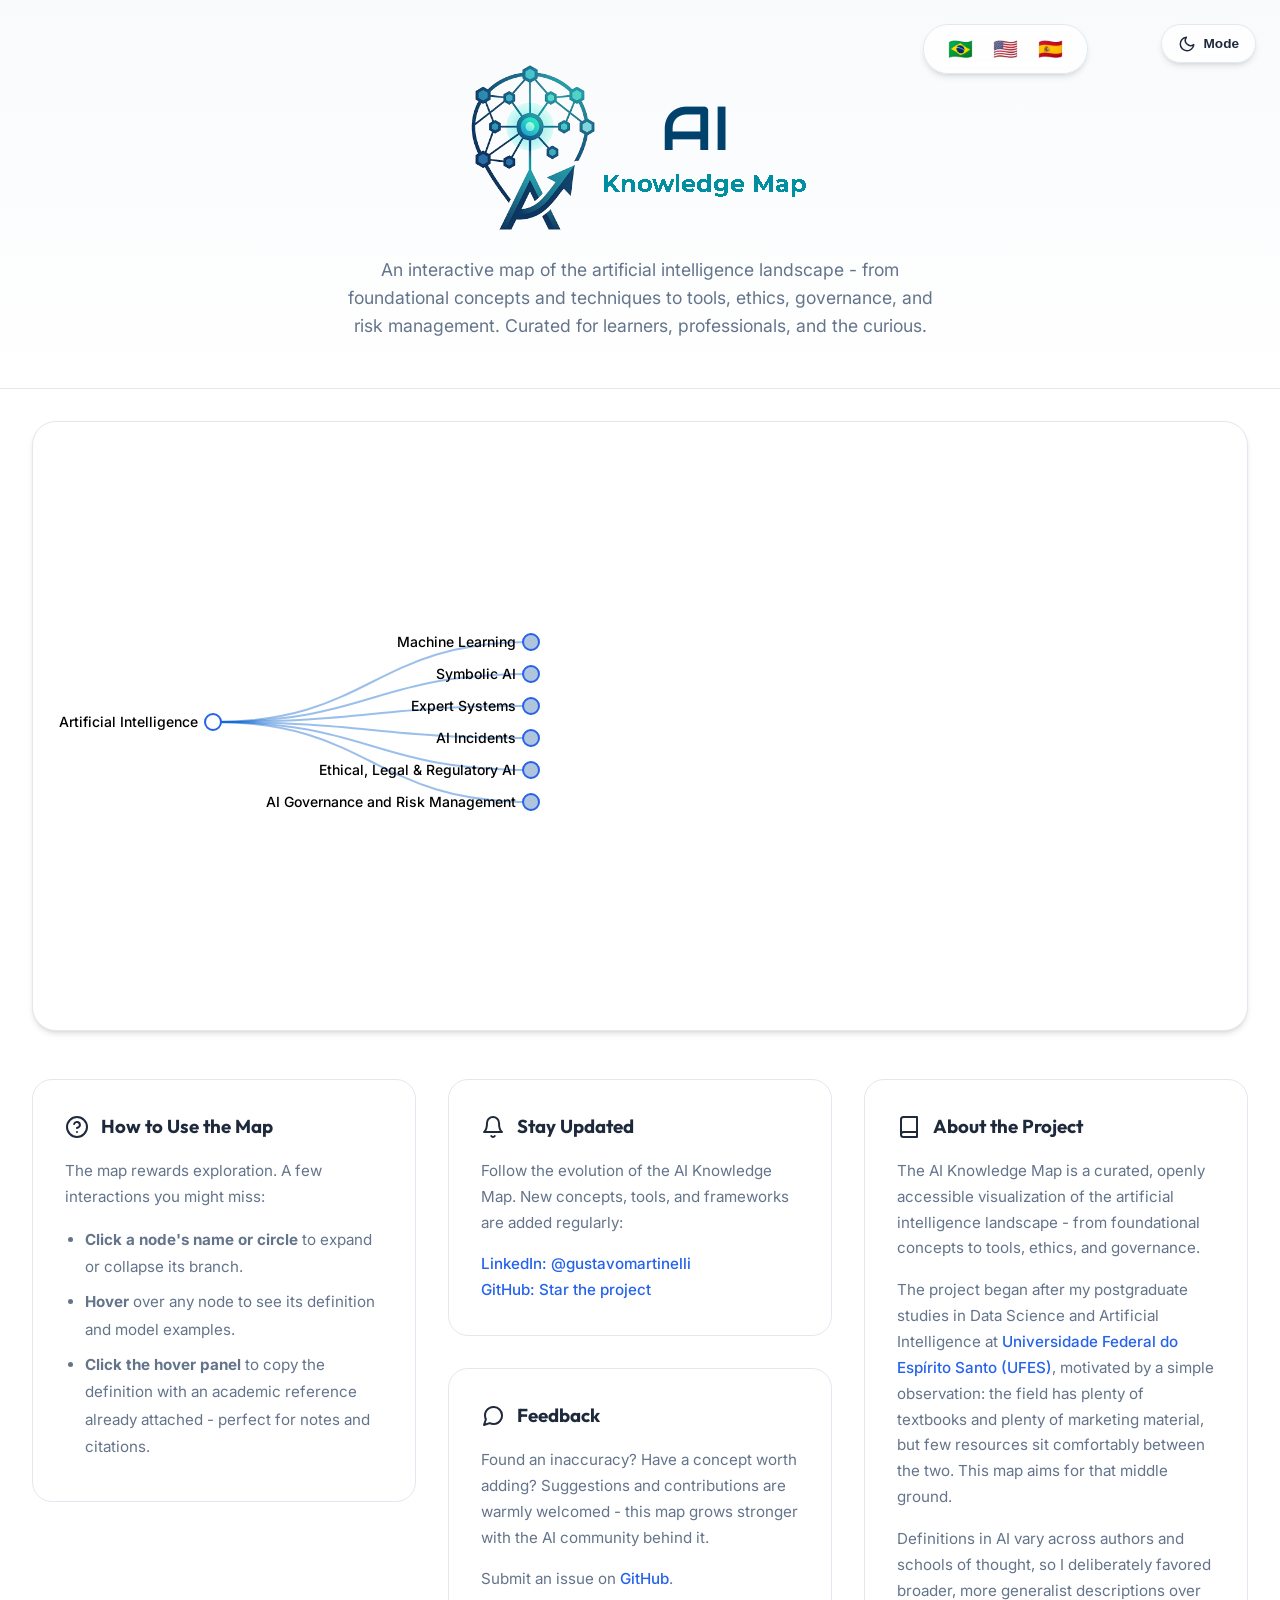
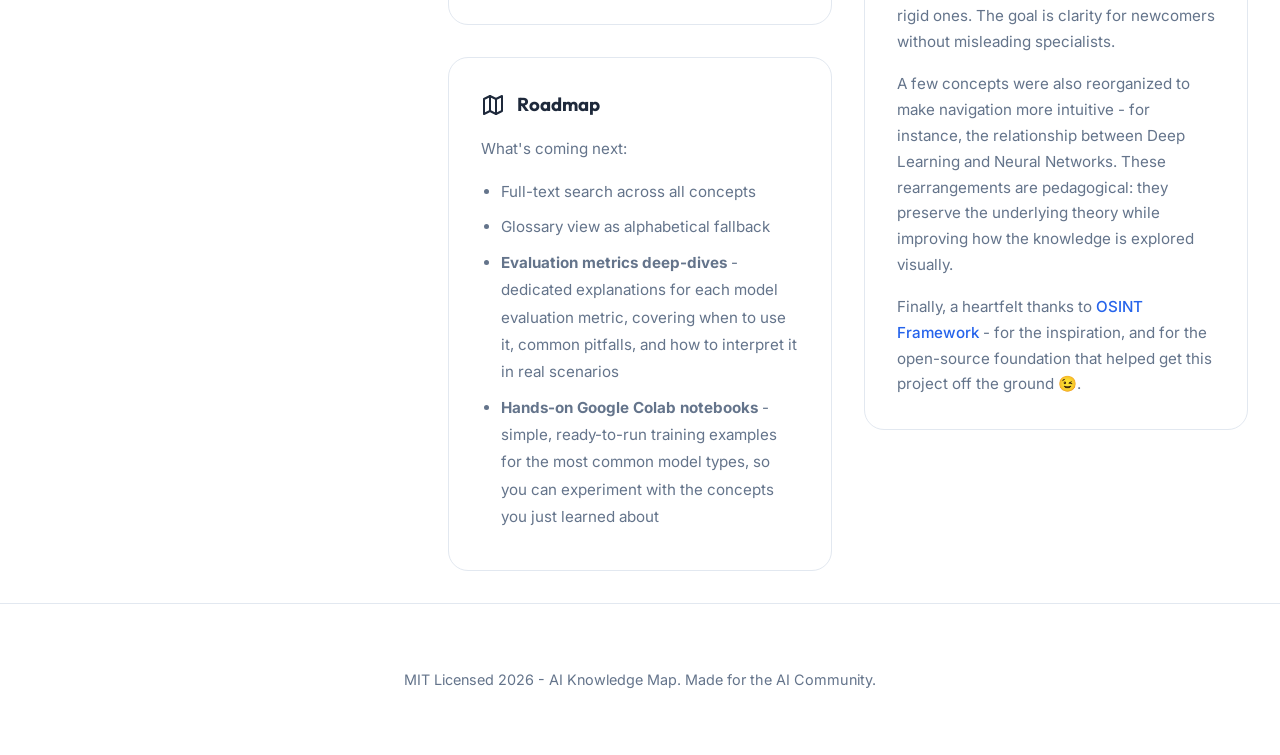
==== index.html @ b54229cb "data.json finished" ====
<!DOCTYPE html>
<html lang="en">

<head>
    <meta charset="UTF-8">
    <meta name="viewport" content="width=device-width, initial-scale=1.0">
    <meta http-equiv="X-UA-Compatible" content="ie=edge">
    <title>AI Knowledge Map - Learn AI Concepts & Definitions</title>
    <meta name="description" content="Explore Artificial Intelligence visually. A free, interactive knowledge map of AI concepts, techniques, tools, ethics, and governance - for students, researchers, and professionals.">


    <!-- Open Graph -->
    <meta property="og:type" content="website">
    <meta property="og:url" content="https://aiknowledgemap.org/">
    <meta property="og:title" content="AI Knowledge Map - Visual Guide to Artificial Intelligence">
    <meta property="og:description" content="Explore Artificial Intelligence visually. A free, interactive knowledge map of AI concepts, techniques, tools, ethics, and governance - for students, researchers, and professionals.">
    <meta property="og:image" content="https://aiknowledgemap.org/aikm_logo.jpg">
    <meta property="og:image:width" content="1200">
    <meta property="og:image:height" content="630">
    <meta property="og:image:alt" content="AI Knowledge Map - Interactive map of artificial intelligence concepts">
    <meta property="og:locale" content="en_US">
    <meta property="og:site_name" content="AI Knowledge Map">

    <!-- Twitter Cards -->
    <meta name="twitter:card" content="summary_large_image">
    <meta name="twitter:title" content="AI Knowledge Map - Visual Guide to Artificial Intelligence">
    <meta name="twitter:description" content="Explore AI visually. An interactive map of concepts, techniques, tools, ethics, and governance.">
    <meta name="twitter:image" content="https://aiknowledgemap.org/aikm_logo.jpg">
    <meta name="twitter:image:alt" content="AI Knowledge Map - Interactive map of artificial intelligence concepts">

    <!-- Favicons -->
    <link rel="icon" type="image/x-icon" href="/favicon.ico">
    <link rel="icon" type="image/png" sizes="16x16" href="/favicon-16x16.png">
    <link rel="icon" type="image/png" sizes="32x32" href="/favicon-32x32.png">
    <link rel="apple-touch-icon" sizes="180x180" href="/apple-touch-icon.png">
    <link rel="manifest" href="/site.webmanifest">
    <meta name="theme-color" content="#2563eb">

    <!-- Google Fonts -->
    <link rel="preconnect" href="https://fonts.googleapis.com">
    <link rel="preconnect" href="https://fonts.gstatic.com" crossorigin>
    <link
        href="https://fonts.googleapis.com/css2?family=Inter:wght@300;400;500;600;700&family=Outfit:wght@400;600;700&display=swap"
        rel="stylesheet">

    <!-- Dependencies -->
    <link rel="stylesheet" href="css/style.css">
    <script src="js/d3.v7.min.js" defer></script>
    <script src="js/app.js" defer></script>

    <link rel="alternate" hreflang="en" href="https://aiknowledgemap.org/" />
    <link rel="alternate" hreflang="pt-BR" href="https://aiknowledgemap.org/pt-br/" />
    <link rel="alternate" hreflang="es" href="https://aiknowledgemap.org/es/" />
    <link rel="alternate" hreflang="x-default" href="https://aiknowledgemap.org/" />
    
</head>

<body>

    <header>
        <h1>
            <img src="aikm_img_name.png" alt="AI Knowledge Map" class="site-logo">
        </h1>
        <p>An interactive map of the artificial intelligence landscape - from foundational concepts and 
            techniques to tools, ethics, governance, and risk management. Curated for learners, professionals, 
            and the curious.</p>
        <div class="lang-selector">
            <a href="pt-br/" class="lang-flag" hreflang="pt-BR" aria-label="Português">🇧🇷</a>
            <a href="/" class="lang-flag" hreflang="en" aria-label="English">🇺🇸</a>
            <a href="es/" class="lang-flag" hreflang="es" aria-label="Español">🇪🇸</a>
        </div>
        <div class="dark-toggle-container">
            <button class="btn-toggle" aria-label="Toggle dark mode">
                <svg xmlns="http://www.w3.org/2000/svg" width="18" height="18" viewBox="0 0 24 24" fill="none"
                    stroke="currentColor" stroke-width="2" stroke-linecap="round" stroke-linejoin="round"
                    aria-hidden="true">
                    <path d="M21 12.79A9 9 0 1 1 11.21 3 7 7 0 0 0 21 12.79z"></path>
                </svg>
                Mode
            </button>
        </div>
    </header>

    <main class="container">

        <div id="body">
            <!-- D3 Map will render here -->

        </div>

        <div class="info-grid">
            <!-- Column 1: How to Use the Map -->
            <section class="info-card">
                <h3>
                    <svg xmlns="http://www.w3.org/2000/svg" width="24" height="24" viewBox="0 0 24 24" fill="none"
                        stroke="currentColor" stroke-width="2" stroke-linecap="round" stroke-linejoin="round"
                        aria-hidden="true">
                        <circle cx="12" cy="12" r="10"></circle>
                        <path d="M9.09 9a3 3 0 0 1 5.83 1c0 2-3 3-3 3"></path>
                        <line x1="12" y1="17" x2="12.01" y2="17"></line>
                    </svg>
                    How to Use the Map
                </h3>
                <p>The map rewards exploration. A few interactions you might miss:</p>
                <ul class="info-list">
                    <li><strong>Click a node's name or circle</strong> to expand or collapse its branch.</li>
                    <li><strong>Hover</strong> over any node to see its definition and model examples.</li>
                    <li><strong>Click the hover panel</strong> to copy the definition with an academic reference already attached - perfect for notes and citations.</li>
                </ul>
            </section>

            <!-- Column 2: Stay Updated + Feedback + Roadmap (stacked) -->
            <div class="info-card-column">
                <section class="info-card">
                    <h3>
                        <svg xmlns="http://www.w3.org/2000/svg" width="24" height="24" viewBox="0 0 24 24" fill="none"
                            stroke="currentColor" stroke-width="2" stroke-linecap="round" stroke-linejoin="round"
                            aria-hidden="true">
                            <path d="M18 8A6 6 0 0 0 6 8c0 7-3 9-3 9h18s-3-2-3-9"></path>
                            <path d="M13.73 21a2 2 0 0 1-3.46 0"></path>
                        </svg>
                        Stay Updated
                    </h3>
                    <p>Follow the evolution of the AI Knowledge Map. New concepts, tools, and frameworks are added regularly:</p>
                    <div style="margin-top: 1rem;">
                        <a href="https://www.linkedin.com/in/gustavomartinelli/" target="_blank" rel="noopener noreferrer">LinkedIn:
                            @gustavomartinelli</a><br>
                        <a href="https://github.com/gustavomartinellidev/aiknowledgemap" target="_blank" rel="noopener noreferrer">GitHub: Star the project</a>
                    </div>
                </section>

                <section class="info-card">
                    <h3>
                        <svg xmlns="http://www.w3.org/2000/svg" width="24" height="24" viewBox="0 0 24 24" fill="none"
                            stroke="currentColor" stroke-width="2" stroke-linecap="round" stroke-linejoin="round"
                            aria-hidden="true">
                            <path
                                d="M21 11.5a8.38 8.38 0 0 1-.9 3.8 8.5 8.5 0 0 1-7.6 4.7 8.38 8.38 0 0 1-3.8-.9L3 21l1.9-5.7a8.38 8.38 0 0 1-.9-3.8 8.5 8.5 0 0 1 4.7-7.6 8.38 8.38 0 0 1 3.8-.9h.5a8.48 8.48 0 0 1 8 8v.5z">
                            </path>
                        </svg>
                        Feedback
                    </h3>
                    <p>
                        Found an inaccuracy? Have a concept worth adding? Suggestions and contributions are warmly welcomed -
                        this map grows stronger with the AI community behind it.
                    </p>
                    <div style="margin-top: 1rem;">
                        Submit an issue on <a href="https://github.com/gustavomartinellidev/aiknowledgemap/issues"
                            target="_blank" rel="noopener noreferrer">GitHub</a>.
                    </div>
                </section>

                <section class="info-card">
                    <h3>
                        <svg xmlns="http://www.w3.org/2000/svg" width="24" height="24" viewBox="0 0 24 24" fill="none"
                            stroke="currentColor" stroke-width="2" stroke-linecap="round" stroke-linejoin="round"
                            aria-hidden="true">
                            <polygon points="3 6 9 3 15 6 21 3 21 18 15 21 9 18 3 21"></polygon>
                            <line x1="9" y1="3" x2="9" y2="18"></line>
                            <line x1="15" y1="6" x2="15" y2="21"></line>
                        </svg>
                        Roadmap
                    </h3>
                    <p>What's coming next:</p>
                    <ul class="info-list">
                        <li>Full-text search across all concepts</li>
                        <li>Glossary view as alphabetical fallback</li>
                        <li><strong>Evaluation metrics deep-dives</strong> - dedicated explanations for each model evaluation metric, covering when to use it, common pitfalls, and how to interpret it in real scenarios</li>
                        <li><strong>Hands-on Google Colab notebooks</strong> - simple, ready-to-run training examples for the most common model types, so you can experiment with the concepts you just learned about</li>
                    </ul>
                </section>
            </div>

            <!-- Column 3: About the Project -->
            <section class="info-card">
                <h3>
                    <svg xmlns="http://www.w3.org/2000/svg" width="24" height="24" viewBox="0 0 24 24" fill="none"
                        stroke="currentColor" stroke-width="2" stroke-linecap="round" stroke-linejoin="round"
                        aria-hidden="true">
                        <path d="M4 19.5A2.5 2.5 0 0 1 6.5 17H20"></path>
                        <path d="M6.5 2H20v20H6.5A2.5 2.5 0 0 1 4 19.5v-15A2.5 2.5 0 0 1 6.5 2z"></path>
                    </svg>
                    About the Project
                </h3>
                <p>
                    The AI Knowledge Map is a curated, openly accessible visualization of the artificial intelligence landscape - from 
                    foundational concepts to tools, ethics, and governance.
                </p>
                <p style="margin-top:1rem;">
                    The project began after my postgraduate studies in Data Science and Artificial Intelligence at 
                    <a href="https://ufes.br/" target="_blank" rel="noopener noreferrer">Universidade Federal do Espírito Santo (UFES)</a>, 
                    motivated by a simple observation: the field has plenty of textbooks and plenty of marketing
                    material, but few resources sit comfortably between the two. This map aims for that middle ground.
                </p>
                <p style="margin-top:1rem;">
                    Definitions in AI vary across authors and schools of thought, so I deliberately favored broader, more generalist 
                    descriptions over rigid ones. The goal is clarity for newcomers without misleading specialists.
                </p>
                <p style="margin-top:1rem;">
                    A few concepts were also reorganized to make navigation more intuitive - for instance, the relationship between 
                    Deep Learning and Neural Networks. These rearrangements are pedagogical: they preserve the underlying 
                    theory while improving how the knowledge is explored visually.
                </p>
                <p style="margin-top:1rem;">
                    Finally, a heartfelt thanks to <a href="https://osintframework.com/" target="_blank" rel="noopener noreferrer">OSINT Framework</a>
                    - for the inspiration, and for the open-source foundation that helped get this project off the ground 😉.
                </p>
            </section>
        </div>

    </main>

    <footer>
        <p>MIT Licensed 2026 - AI Knowledge Map. Made for the AI Community.</p>
    </footer>

    <div id="hover-panel" class="hidden"></div>

</body>

</html>
---- css/style.css ----
:root {
    --primary: #2563eb;
    --primary-hover: #1d4ed8;
    --secondary: #64748b;
    --bg: #ffffff;
    --card-bg: #ffffff;
    --text-main: #1e293b;
    --text-muted: #64748b;
    --border: #e2e8f0;
    --shadow-sm: 0 1px 2px 0 rgb(0 0 0 / 0.05);
    --shadow: 0 4px 6px -1px rgb(0 0 0 / 0.1), 0 2px 4px -2px rgb(0 0 0 / 0.1);
    --shadow-lg: 0 10px 15px -3px rgb(0 0 0 / 0.1), 0 4px 6px -4px rgb(0 0 0 / 0.1);
    --glass: rgba(255, 255, 255, 0.8);
}

* {
    margin: 0;
    padding: 0;
    box-sizing: border-box;
}

body {
    font-family: 'Inter', sans-serif;
    background-color: var(--bg);
    color: var(--text-main);
    line-height: 1.6;
    overflow-x: hidden;
}

header {
    position: relative;
    padding: 3rem 1rem;
    text-align: center;
    background: linear-gradient(180deg, #f8fafc 0%, #ffffff 100%);
    border-bottom: 1px solid var(--border);
}

header h1 {
    font-family: 'Outfit', sans-serif;
    font-size: 2.5rem;
    font-weight: 700;
    letter-spacing: -0.02em;
    background: linear-gradient(135deg, #1e293b 0%, #2563eb 100%);
    -webkit-background-clip: text;
    background-clip: text;
    -webkit-text-fill-color: transparent;
    margin-bottom: 0.5rem;
}

header p {
    color: var(--text-muted);
    font-size: 1.1rem;
    max-width: 600px;
    margin: 0 auto;
}

.container {
    max-width: 2000px;
    margin: 0 auto;
    padding: 2rem;
    position: relative;
}

#body {
    min-height: 600px;
    background: #fff;
    border-radius: 24px;
    box-shadow: var(--shadow);
    border: 1px solid var(--border);
    margin-bottom: 3rem;
    position: relative;
    overflow: auto;
}

.site-logo {
    max-height: 200px;
    width: auto;
    display: block;
    margin: 0 auto;
}

.controls-overlay {
    position: absolute;
    top: 2rem;
    right: 2rem;
    z-index: 10;
    display: flex;
    flex-direction: column;
    gap: 1rem;
    width: 320px;
}

/* Content Sections */
.info-grid {
    display: grid;
    grid-template-columns: repeat(3, 1fr);
    gap: 2rem;
    margin-top: 2rem;
    align-items: start;
}

.info-card-column {
    display: flex;
    flex-direction: column;
    gap: 2rem;
}

.info-list {
    margin-top: 1rem;
    padding-left: 1.25rem;
    line-height: 1.8;
    font-size: 0.95rem;
    color: var(--text-muted);
}

.info-list li {
    margin-bottom: 0.5rem;
}

.info-card {
    padding: 2rem;
    background: #fff;
    border-radius: 20px;
    border: 1px solid var(--border);
    transition: transform 0.3s ease, box-shadow 0.3s ease;
}

.info-card:hover {
    transform: translateY(-5px);
    box-shadow: var(--shadow-lg);
}

.info-card h3 {
    font-family: 'Outfit', sans-serif;
    margin-bottom: 1rem;
    color: var(--text-main);
    display: flex;
    align-items: center;
    gap: 0.75rem;
}

.info-card p,
.info-card div {
    font-size: 0.95rem;
    color: var(--text-muted);
    line-height: 1.7;
}

.info-card a {
    color: var(--primary);
    text-decoration: none;
    font-weight: 500;
    transition: color 0.2s;
}

.info-card a:hover {
    color: var(--primary-hover);
    text-decoration: underline;
}

/* Hover Panel */
#hover-panel {
    position: absolute;
    font-family: 'Inter', sans-serif;
    border-radius: 12px;
    box-shadow: var(--shadow-lg);
    border: 1px solid var(--border);
    background: rgba(255, 255, 255, 0.95);
    color: var(--text-main);
    backdrop-filter: blur(8px);
    -webkit-backdrop-filter: blur(8px);
    padding: 0.75rem 1rem;
    min-width: 200px;
    max-width: 400px;
    z-index: 2000;
    pointer-events: auto;
    cursor: pointer;
    user-select: none;
}

#hover-panel.hidden {
    display: none;
}

#hover-panel::after {
    content: "Click to copy";
    position: absolute;
    top: 0.5rem;
    right: 0.75rem;
    font-size: 0.65rem;
    font-weight: 700;
    text-transform: uppercase;
    letter-spacing: 0.05em;
    color: var(--primary);
    opacity: 0.6;
}

#hover-panel.copied::after {
    content: "Text copied ✓";
    color: #10b981;
    opacity: 1;
}

#hover-panel h3 {
    color: var(--primary);
    margin-bottom: 0.35rem;
    font-family: 'Outfit', sans-serif;
    font-size: 0.95rem;
    padding-right: 1.5rem;
}

#hover-panel .section {
    margin-bottom: 0.25rem;
    font-size: 0.8rem;
    line-height: 1.4;
}

.dark-toggle-container {
    position: fixed;
    top: 1.5rem;
    right: 1.5rem;
    z-index: 1000;
}

.btn-toggle {
    display: flex;
    align-items: center;
    justify-content: center;
    gap: 0.5rem;
    padding: 0.6rem 1rem;
    border-radius: 99px;
    border: 1px solid var(--border);
    background: var(--glass);
    backdrop-filter: blur(8px);
    -webkit-backdrop-filter: blur(8px);
    cursor: pointer;
    font-weight: 600;
    font-size: 0.85rem;
    transition: all 0.3s ease;
    box-shadow: var(--shadow);
    color: var(--text-main);
}

.btn-toggle:hover {
    transform: scale(1.05);
    border-color: var(--primary);
    box-shadow: var(--shadow-lg);
}

/* Language Selector */
.lang-selector {
    display: flex;
    gap: 1.25rem;
    position: fixed;
    top: 1.5rem;
    right: 12rem;
    /* Increased significantly to separate from the Mode button */
    z-index: 1000;
    background: var(--glass);
    backdrop-filter: blur(8px);
    -webkit-backdrop-filter: blur(8px);
    padding: 0.5rem 1.5rem;
    border-radius: 99px;
    border: 1px solid var(--border);
    box-shadow: var(--shadow);
}

.lang-flag {
    font-size: 1.25rem;
    cursor: pointer;
    transition: transform 0.2s ease;
    text-decoration: none;
    display: flex;
    align-items: center;
}

.lang-flag:hover {
    transform: scale(1.3);
}

/* SVG Node Styling */
.node circle {
    fill: #fff;
    stroke: var(--primary);
    stroke-width: 2px;
    transition: all 0.3s ease;
}

.node:hover circle {
    fill: var(--primary);
    r: 10px;
}

.node text {
    font-family: 'Inter', sans-serif;
    font-size: 14px;
    font-weight: 500;
}

path.link {
    fill: none;
    stroke: #0760ce;
    stroke-opacity: 0.4;
    stroke-width: 2px;
}

footer {
    text-align: center;
    padding: 4rem 1rem;
    border-top: 1px solid var(--border);
    color: var(--text-muted);
    font-size: 0.9rem;
}

/* Dark Mode support (if the user toggles it) */
.dark-Mode {
    --bg: #0f172a;
    --text-main: #f8fafc;
    --text-muted: #94a3b8;
    --border: #1e293b;
    --card-bg: #1e293b;
    --glass: rgba(15, 23, 42, 0.8);
}

.dark-Mode header {
    background: linear-gradient(180deg, #020617 0%, #0f172a 100%);
}

.dark-Mode #body {
    background: #1e293b;
}

.dark-Mode .info-card {
    background: #1e293b;
}

.dark-Mode .btn-toggle {
    background: #1e293b;
    color: #f8fafc;
}

.dark-Mode #hover-panel {
    background: rgba(30, 41, 59, 0.95);
    border-color: #334155;
    color: #f8fafc;
}

.dark-Mode #hover-panel h3 {
    color: #60a5fa;
}

.dark-Mode .node text {
    fill: var(--text-main) !important;
    font-family: 'Inter', sans-serif;
    font-size: 14px;
    font-weight: 500;
}

@media (max-width: 960px) {
    .info-grid {
        grid-template-columns: 1fr;
    }
}

@media (max-width: 768px) {
    .site-logo {
        max-height: 150px;
    }
}
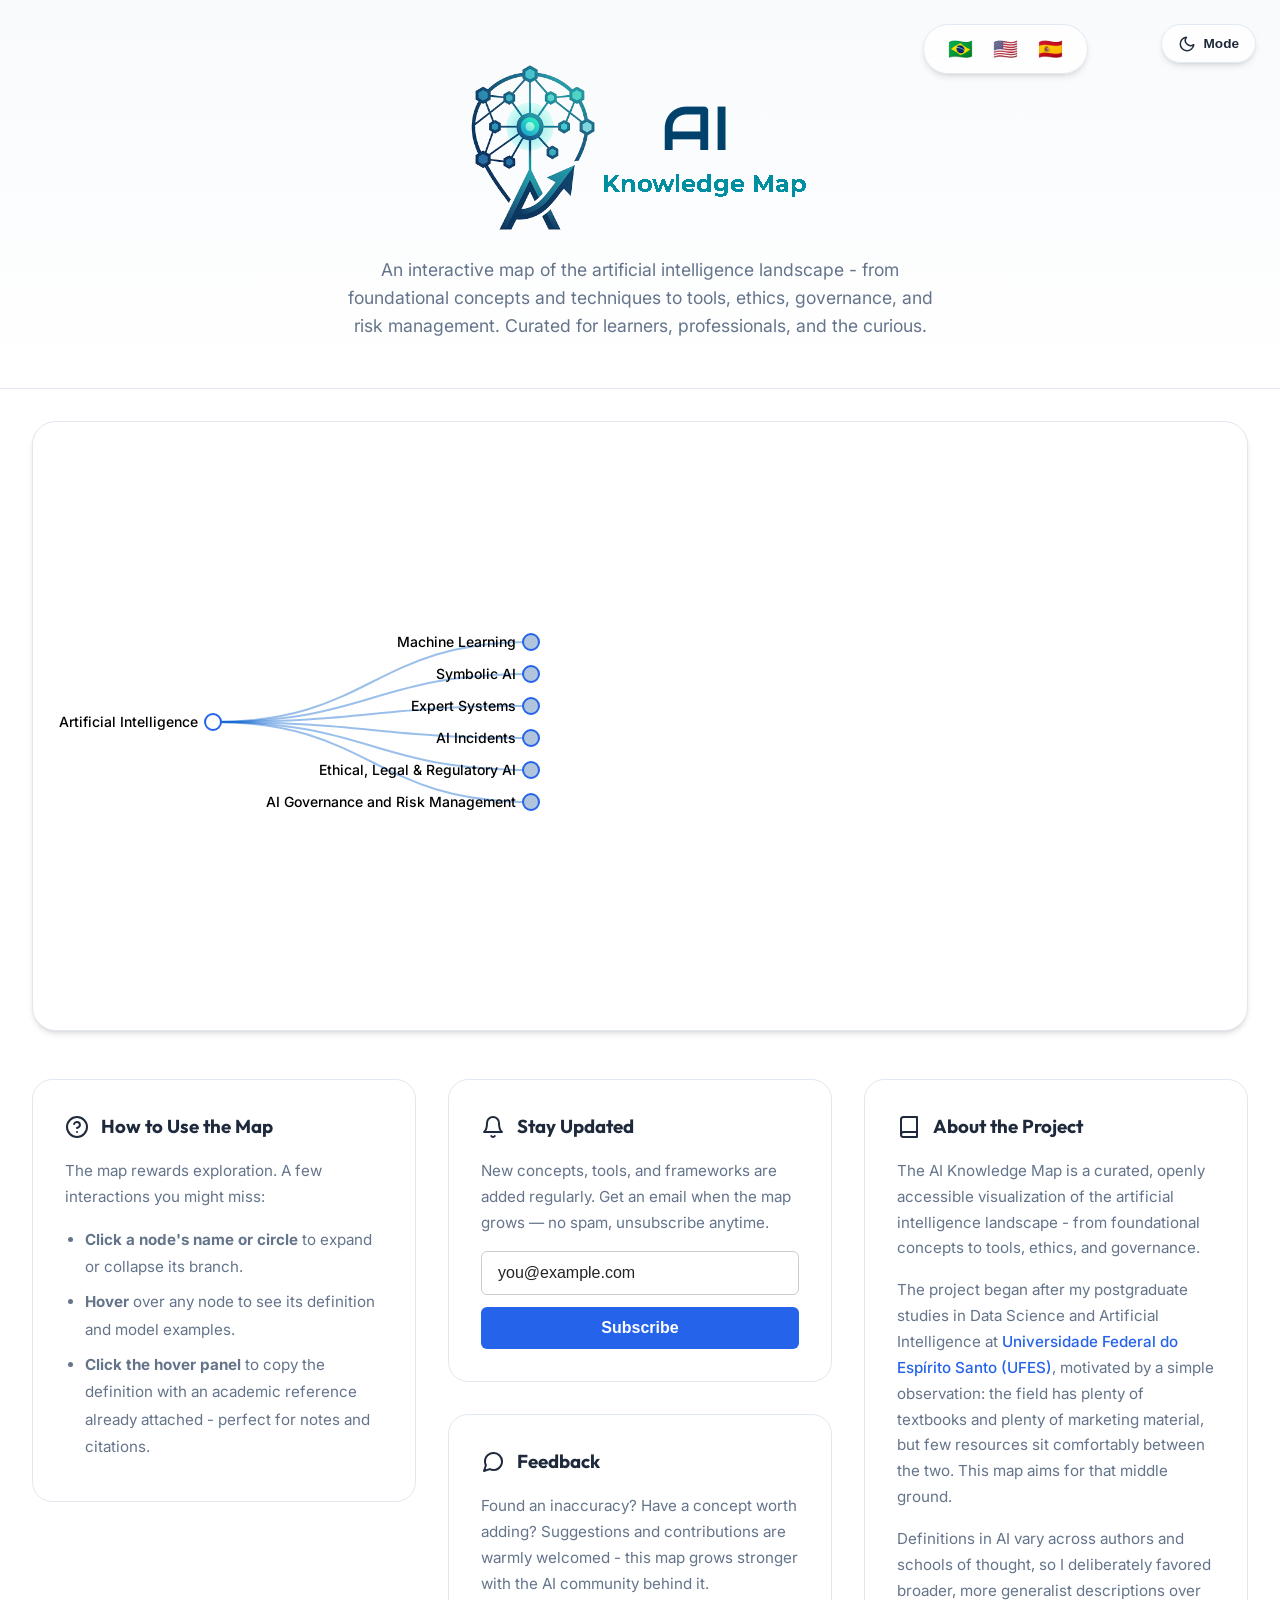
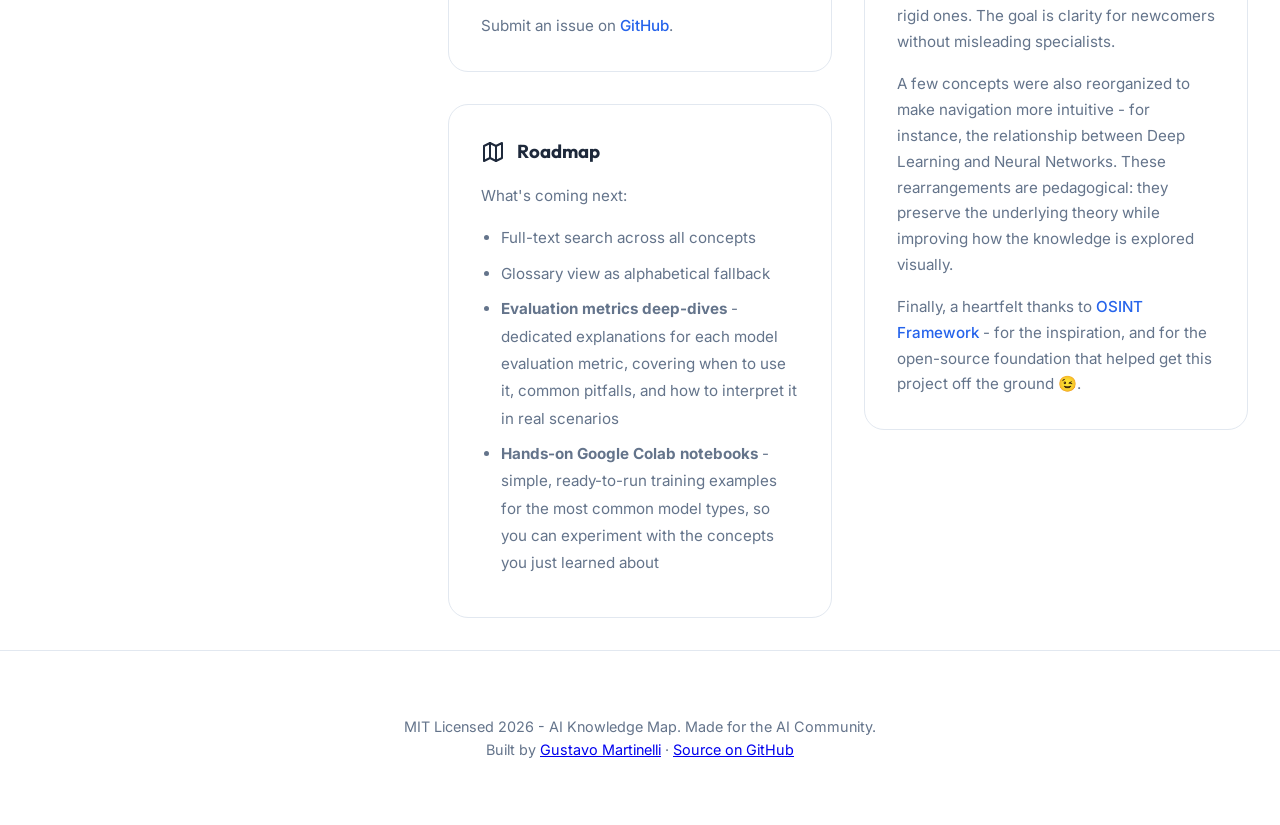
==== commit 81e273b3: "feat: analytics Umami, captura de e-mail (Buttondown) e i18n das mensagens" ====
--- a/index.html
+++ b/index.html
@@ -44,30 +44,34 @@
         rel="stylesheet">
 
     <!-- Dependencies -->
-    <link rel="stylesheet" href="css/style.css">
-    <script src="js/d3.v7.min.js" defer></script>
-    <script src="js/app.js" defer></script>
+    <link rel="stylesheet" href="/css/style.css">
+    <script src="/js/d3.v7.min.js" defer></script>
+    <script src="/js/app.js" defer></script>
 
     <link rel="alternate" hreflang="en" href="https://aiknowledgemap.org/" />
     <link rel="alternate" hreflang="pt-BR" href="https://aiknowledgemap.org/pt-br/" />
     <link rel="alternate" hreflang="es" href="https://aiknowledgemap.org/es/" />
     <link rel="alternate" hreflang="x-default" href="https://aiknowledgemap.org/" />
     
+    <script defer src="https://cloud.umami.is/script.js" 
+            data-website-id="514e54d5-efb2-42ce-ac12-b586e3b3f8ba"
+            data-domains="aiknowledgemap.org"></script>
+
 </head>
 
 <body>
 
     <header>
         <h1>
-            <img src="aikm_img_name.png" alt="AI Knowledge Map" class="site-logo">
+            <img src="/aikm_img_name.png" alt="AI Knowledge Map" class="site-logo">
         </h1>
         <p>An interactive map of the artificial intelligence landscape - from foundational concepts and 
             techniques to tools, ethics, governance, and risk management. Curated for learners, professionals, 
             and the curious.</p>
         <div class="lang-selector">
-            <a href="pt-br/" class="lang-flag" hreflang="pt-BR" aria-label="Português">🇧🇷</a>
+            <a href="/pt-br/" class="lang-flag" hreflang="pt-BR" aria-label="Português">🇧🇷</a>
             <a href="/" class="lang-flag" hreflang="en" aria-label="English">🇺🇸</a>
-            <a href="es/" class="lang-flag" hreflang="es" aria-label="Español">🇪🇸</a>
+            <a href="/es/" class="lang-flag" hreflang="es" aria-label="Español">🇪🇸</a>
         </div>
         <div class="dark-toggle-container">
             <button class="btn-toggle" aria-label="Toggle dark mode">
@@ -121,12 +125,17 @@
                         </svg>
                         Stay Updated
                     </h3>
-                    <p>Follow the evolution of the AI Knowledge Map. New concepts, tools, and frameworks are added regularly:</p>
-                    <div style="margin-top: 1rem;">
-                        <a href="https://www.linkedin.com/in/gustavomartinelli/" target="_blank" rel="noopener noreferrer">LinkedIn:
-                            @gustavomartinelli</a><br>
-                        <a href="https://github.com/gustavomartinellidev/aiknowledgemap" target="_blank" rel="noopener noreferrer">GitHub: Star the project</a>
-                    </div>
+                    <p>New concepts, tools, and frameworks are added regularly. Get an email when the map grows — no spam, unsubscribe anytime.</p>
+                    <form
+                        id="newsletter-form"
+                        action="https://buttondown.com/api/emails/embed-subscribe/aiknowledgemap"
+                        method="post"
+                        style="margin-top: 1rem;">
+                        <label for="bd-email" class="sr-only">Email</label>
+                        <input type="email" id="bd-email" name="email" placeholder="you@example.com" required>
+                        <button type="submit">Subscribe</button>
+                    </form>
+                    <p id="newsletter-msg" class="newsletter-msg hidden" role="status" aria-live="polite"></p>
                 </section>
 
                 <section class="info-card">
@@ -212,6 +221,11 @@
 
     <footer>
         <p>MIT Licensed 2026 - AI Knowledge Map. Made for the AI Community.</p>
+        <p class="site-credit">
+            Built by
+            <a href="https://www.linkedin.com/in/gustavomartinelli/" target="_blank" rel="noopener noreferrer">Gustavo Martinelli</a>
+            · <a href="https://github.com/gustavomartinellidev/aiknowledgemap" target="_blank" rel="noopener noreferrer">Source on GitHub</a>
+        </p>
     </footer>
 
     <div id="hover-panel" class="hidden"></div>
--- a/css/style.css
+++ b/css/style.css
@@ -156,6 +156,64 @@
 .info-card a:hover {
     color: var(--primary-hover);
     text-decoration: underline;
+}
+
+.info-card form {
+    display: flex;
+    flex-direction: column;
+    gap: 0.75rem;
+    margin-top: 1rem;
+}
+
+.info-card form input[type="email"] {
+    width: 100%;
+    box-sizing: border-box;
+    padding: 0.75rem 1rem;
+    font-size: 1rem;
+    border: 1px solid #ccc;
+    border-radius: 6px;
+    background: #fff;
+    color: #222;
+}
+
+.info-card form input[type="email"]::placeholder {
+    color: #242424;
+}
+
+.newsletter-msg {
+    margin-top: 0.75rem;
+    font-size: 0.9rem;
+    color: #16a34a;
+}
+
+.newsletter-msg.hidden {
+    display: none;
+}
+
+.info-card form button {
+    padding: 0.75rem 1rem;
+    font-size: 1rem;
+    font-weight: 600;
+    border: none;
+    border-radius: 6px;
+    background: #2563eb;
+    color: #fff;
+    cursor: pointer;
+    transition: background 0.15s ease;
+}
+
+.info-card form button:hover {
+    background: #1d4ed8;
+}
+
+.sr-only {
+    position: absolute;
+    width: 1px; height: 1px;
+    padding: 0; margin: -1px;
+    overflow: hidden;
+    clip: rect(0,0,0,0);
+    white-space: nowrap;
+    border: 0;
 }
 
 /* Hover Panel */
@@ -356,6 +414,14 @@
     font-weight: 500;
 }
 
+.dark-Mode .info-card form input[type="email"] {
+    background: #1e293b;
+}
+
+.dark-Mode .info-card form input[type="email"]::placeholder {
+    color: #f8fafc;
+}
+
 @media (max-width: 960px) {
     .info-grid {
         grid-template-columns: 1fr;
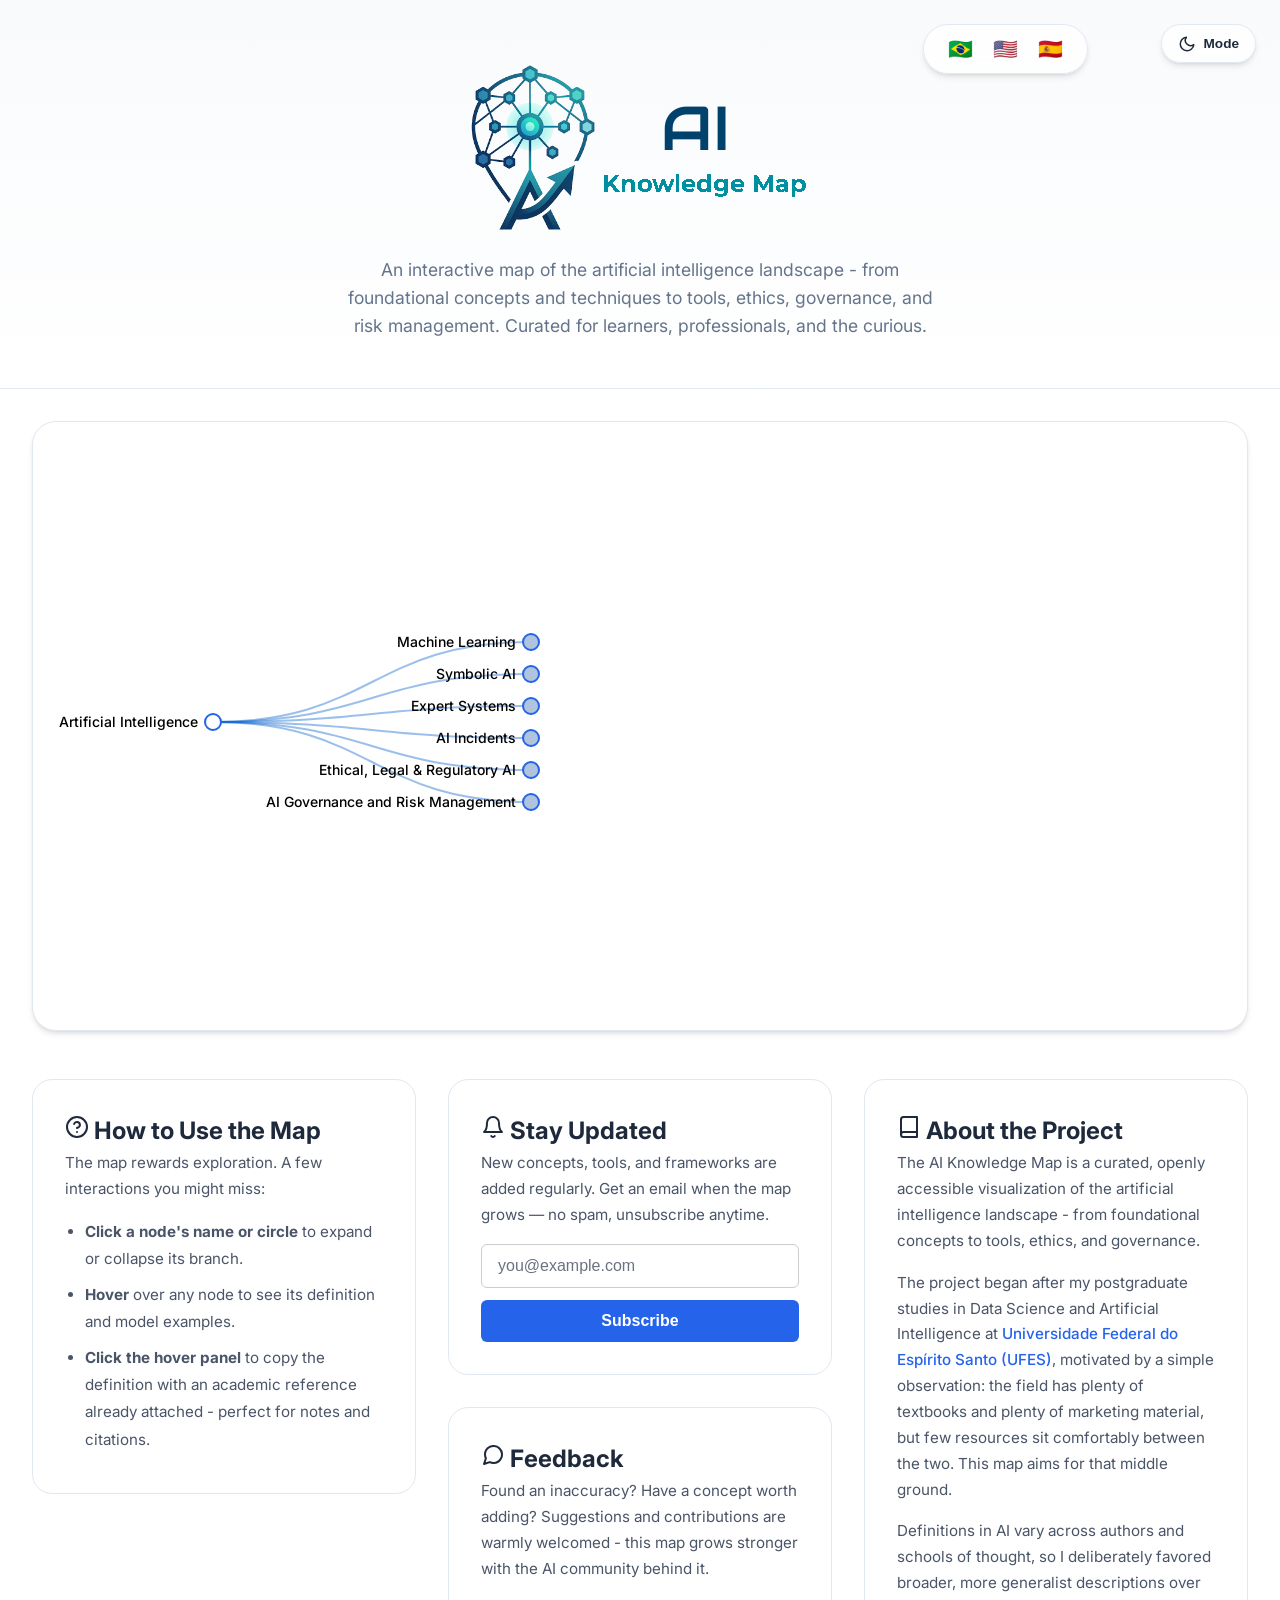
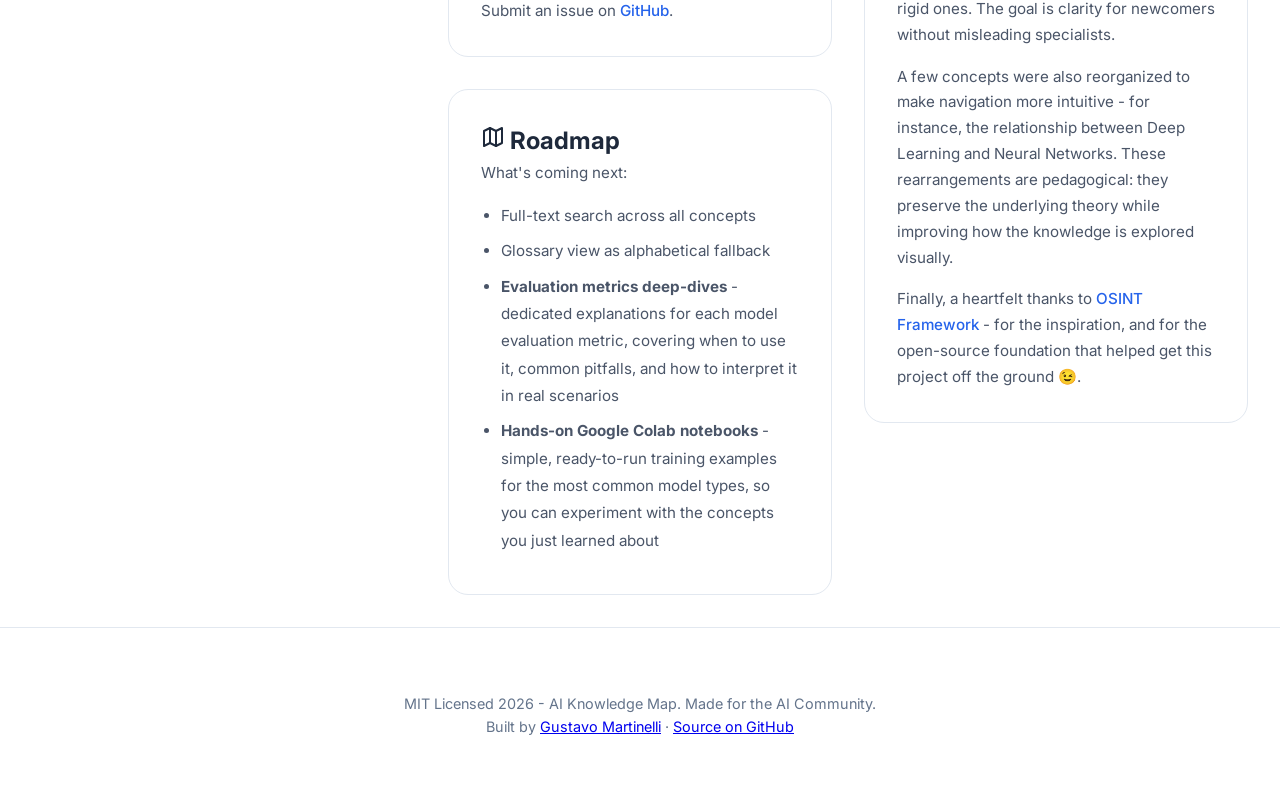
==== commit bec0dcff: "fix(a11y,seo): resolve color contrast, heading order, and add llms.txt" ====
--- a/index.html
+++ b/index.html
@@ -2,12 +2,12 @@
 <html lang="en">
 
 <head>
+    <link rel="canonical" href="https://aiknowledgemap.org/">
     <meta charset="UTF-8">
     <meta name="viewport" content="width=device-width, initial-scale=1.0">
     <meta http-equiv="X-UA-Compatible" content="ie=edge">
     <title>AI Knowledge Map - Learn AI Concepts & Definitions</title>
     <meta name="description" content="Explore Artificial Intelligence visually. A free, interactive knowledge map of AI concepts, techniques, tools, ethics, and governance - for students, researchers, and professionals.">
-
 
     <!-- Open Graph -->
     <meta property="og:type" content="website">
@@ -19,6 +19,8 @@
     <meta property="og:image:height" content="630">
     <meta property="og:image:alt" content="AI Knowledge Map - Interactive map of artificial intelligence concepts">
     <meta property="og:locale" content="en_US">
+    <meta property="og:locale:alternate" content="pt_BR">
+    <meta property="og:locale:alternate" content="es_ES">
     <meta property="og:site_name" content="AI Knowledge Map">
 
     <!-- Twitter Cards -->
@@ -44,9 +46,9 @@
         rel="stylesheet">
 
     <!-- Dependencies -->
-    <link rel="stylesheet" href="/css/style.css">
+    <link rel="stylesheet" href="/css/style.css?v=3">
     <script src="/js/d3.v7.min.js" defer></script>
-    <script src="/js/app.js" defer></script>
+    <script src="/js/app.js?v=2" defer></script>
 
     <link rel="alternate" hreflang="en" href="https://aiknowledgemap.org/" />
     <link rel="alternate" hreflang="pt-BR" href="https://aiknowledgemap.org/pt-br/" />
@@ -56,6 +58,19 @@
     <script defer src="https://cloud.umami.is/script.js" 
             data-website-id="514e54d5-efb2-42ce-ac12-b586e3b3f8ba"
             data-domains="aiknowledgemap.org"></script>
+
+    <script type="application/ld+json">
+        {
+        "@context": "https://schema.org",
+        "@type": "WebSite",
+        "name": "AI Knowledge Map",
+        "url": "https://aiknowledgemap.org/",
+        "description": "Explore Artificial Intelligence visually. A free, interactive knowledge map of AI concepts, techniques, tools, ethics, and governance - for students, researchers, and professionals.",
+        "inLanguage": "en"
+        }
+    </script>
+
+    <script src="https://analytics.ahrefs.com/analytics.js" data-key="7JDw+HmyIkDQPO7o8yi4VQ" async></script>
 
 </head>
 
@@ -95,7 +110,7 @@
         <div class="info-grid">
             <!-- Column 1: How to Use the Map -->
             <section class="info-card">
-                <h3>
+                <h2>
                     <svg xmlns="http://www.w3.org/2000/svg" width="24" height="24" viewBox="0 0 24 24" fill="none"
                         stroke="currentColor" stroke-width="2" stroke-linecap="round" stroke-linejoin="round"
                         aria-hidden="true">
@@ -104,7 +119,7 @@
                         <line x1="12" y1="17" x2="12.01" y2="17"></line>
                     </svg>
                     How to Use the Map
-                </h3>
+                </h2>
                 <p>The map rewards exploration. A few interactions you might miss:</p>
                 <ul class="info-list">
                     <li><strong>Click a node's name or circle</strong> to expand or collapse its branch.</li>
@@ -116,7 +131,7 @@
             <!-- Column 2: Stay Updated + Feedback + Roadmap (stacked) -->
             <div class="info-card-column">
                 <section class="info-card">
-                    <h3>
+                    <h2>
                         <svg xmlns="http://www.w3.org/2000/svg" width="24" height="24" viewBox="0 0 24 24" fill="none"
                             stroke="currentColor" stroke-width="2" stroke-linecap="round" stroke-linejoin="round"
                             aria-hidden="true">
@@ -124,7 +139,7 @@
                             <path d="M13.73 21a2 2 0 0 1-3.46 0"></path>
                         </svg>
                         Stay Updated
-                    </h3>
+                    </h2>
                     <p>New concepts, tools, and frameworks are added regularly. Get an email when the map grows — no spam, unsubscribe anytime.</p>
                     <form
                         id="newsletter-form"
@@ -139,7 +154,7 @@
                 </section>
 
                 <section class="info-card">
-                    <h3>
+                    <h2>
                         <svg xmlns="http://www.w3.org/2000/svg" width="24" height="24" viewBox="0 0 24 24" fill="none"
                             stroke="currentColor" stroke-width="2" stroke-linecap="round" stroke-linejoin="round"
                             aria-hidden="true">
@@ -148,7 +163,7 @@
                             </path>
                         </svg>
                         Feedback
-                    </h3>
+                    </h2>
                     <p>
                         Found an inaccuracy? Have a concept worth adding? Suggestions and contributions are warmly welcomed -
                         this map grows stronger with the AI community behind it.
@@ -160,7 +175,7 @@
                 </section>
 
                 <section class="info-card">
-                    <h3>
+                    <h2>
                         <svg xmlns="http://www.w3.org/2000/svg" width="24" height="24" viewBox="0 0 24 24" fill="none"
                             stroke="currentColor" stroke-width="2" stroke-linecap="round" stroke-linejoin="round"
                             aria-hidden="true">
@@ -169,7 +184,7 @@
                             <line x1="15" y1="6" x2="15" y2="21"></line>
                         </svg>
                         Roadmap
-                    </h3>
+                    </h2>
                     <p>What's coming next:</p>
                     <ul class="info-list">
                         <li>Full-text search across all concepts</li>
@@ -182,7 +197,7 @@
 
             <!-- Column 3: About the Project -->
             <section class="info-card">
-                <h3>
+                <h2>
                     <svg xmlns="http://www.w3.org/2000/svg" width="24" height="24" viewBox="0 0 24 24" fill="none"
                         stroke="currentColor" stroke-width="2" stroke-linecap="round" stroke-linejoin="round"
                         aria-hidden="true">
@@ -190,7 +205,7 @@
                         <path d="M6.5 2H20v20H6.5A2.5 2.5 0 0 1 4 19.5v-15A2.5 2.5 0 0 1 6.5 2z"></path>
                     </svg>
                     About the Project
-                </h3>
+                </h2>
                 <p>
                     The AI Knowledge Map is a curated, openly accessible visualization of the artificial intelligence landscape - from 
                     foundational concepts to tools, ethics, and governance.
@@ -228,7 +243,9 @@
         </p>
     </footer>
 
-    <div id="hover-panel" class="hidden"></div>
+    <div id="hover-panel" class="hidden"
+     data-copy-label="Click to copy"
+     data-copied-label="Text copied ✓"></div>
 
 </body>
 
--- a/css/style.css
+++ b/css/style.css
@@ -115,6 +115,7 @@
 
 .info-list li {
     margin-bottom: 0.5rem;
+    color: #4a5568;
 }
 
 .info-card {
@@ -142,7 +143,8 @@
 .info-card p,
 .info-card div {
     font-size: 0.95rem;
-    color: var(--text-muted);
+/*   color: var(--text-muted); */
+    color: #4a5568;
     line-height: 1.7;
 }
 
@@ -177,7 +179,7 @@
 }
 
 .info-card form input[type="email"]::placeholder {
-    color: #242424;
+    color: #6b7280;
 }
 
 .newsletter-msg {
@@ -241,7 +243,7 @@
 }
 
 #hover-panel::after {
-    content: "Click to copy";
+    content: attr(data-copy-label);
     position: absolute;
     top: 0.5rem;
     right: 0.75rem;
@@ -254,7 +256,7 @@
 }
 
 #hover-panel.copied::after {
-    content: "Text copied ✓";
+    content: attr(data-copied-label);
     color: #10b981;
     opacity: 1;
 }
